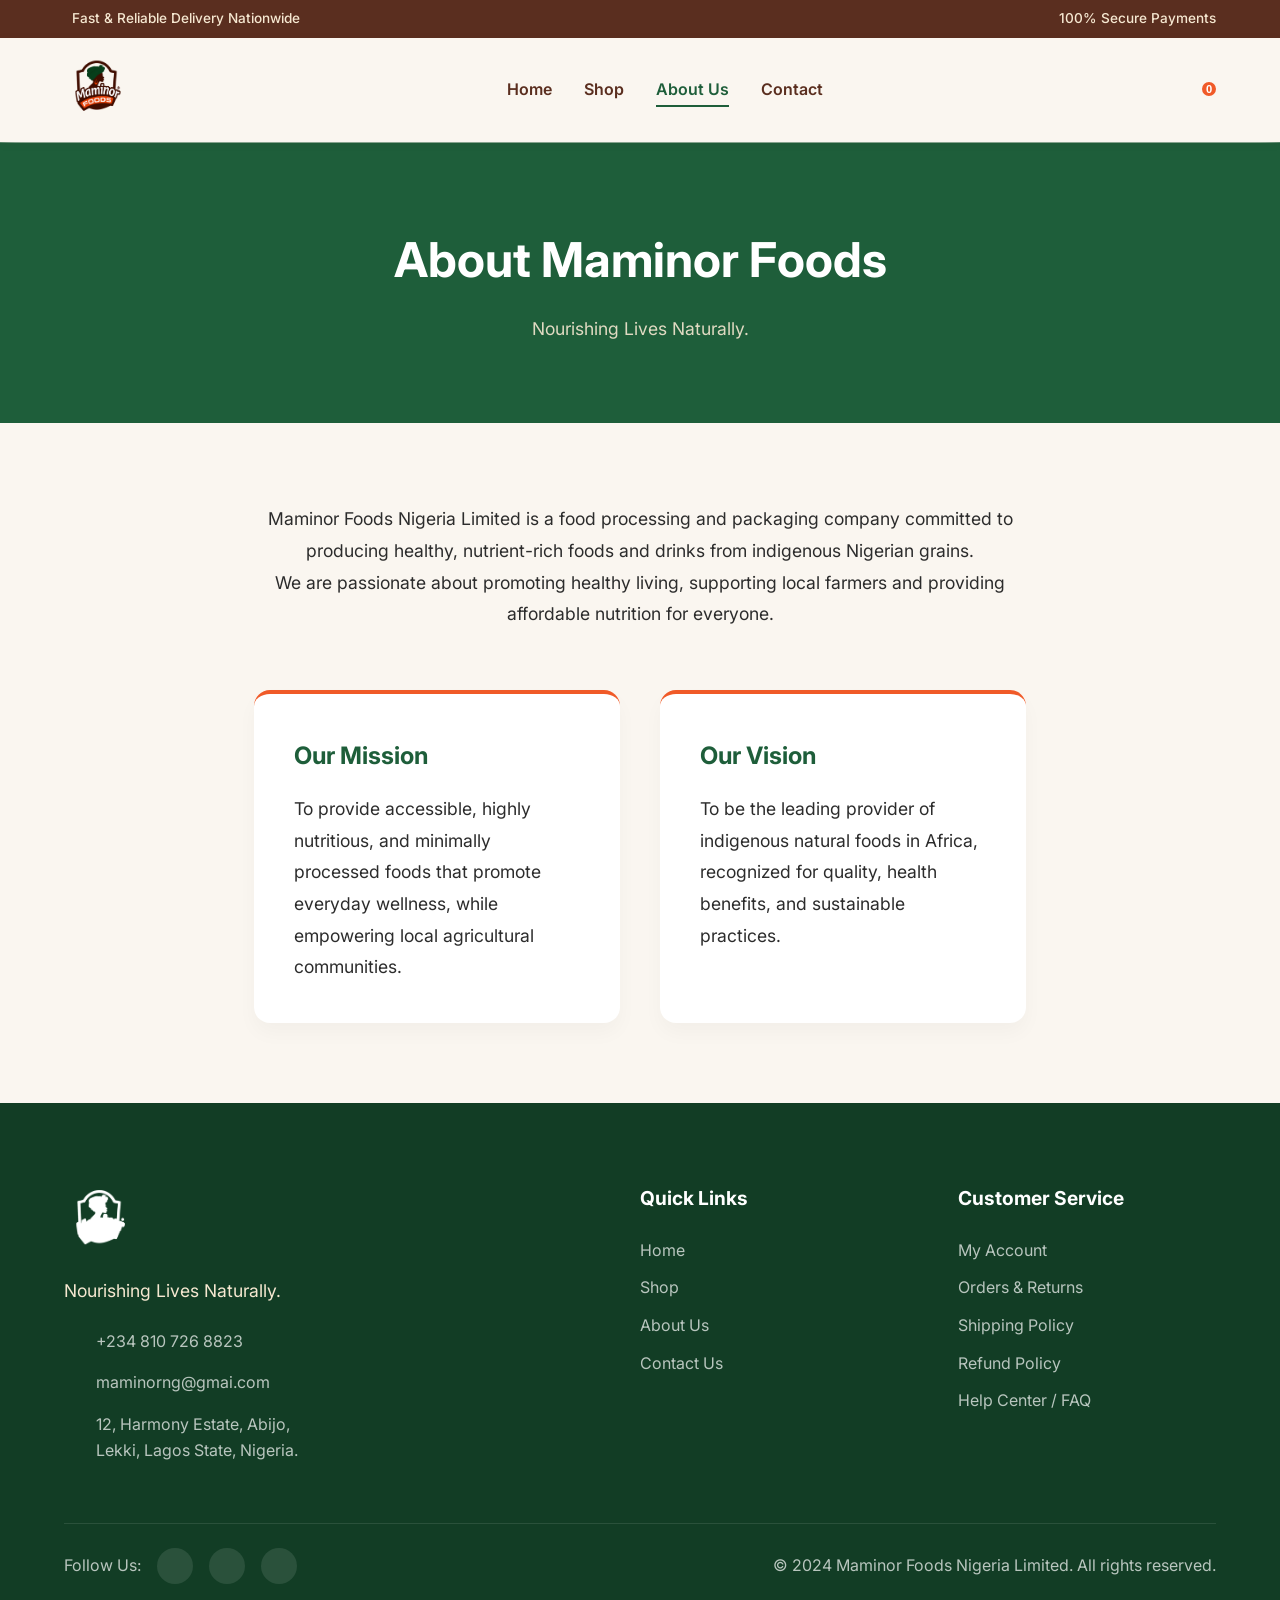
==== about.html @ 3b4eb044 "update: remove search icon, separate pages, fix mobile hero" ====
<!DOCTYPE html>
<html lang="en">
<head>
    <meta charset="UTF-8">
    <meta name="viewport" content="width=device-width, initial-scale=1.0">
    <title>Maminor Foods NG | Healthy Foods Made from Nature</title>
    <!-- Favicon and SEO Icons -->
    <link rel="icon" type="image/svg+xml" href="./public/MAMINOR%20LOGO%20ICON.svg">
    <meta name="description" content="Nutritious foods and drinks crafted from indigenous grains for healthy everyday living.">
    <link rel="stylesheet" href="index.css">
    
    <!-- Google Fonts: Inter -->
    <link rel="preconnect" href="https://fonts.googleapis.com">
    <link rel="preconnect" href="https://fonts.gstatic.com" crossorigin>
    <link href="https://fonts.googleapis.com/css2?family=Inter:wght@300;400;500;600;700;800&display=swap" rel="stylesheet">
    
    <!-- Lucide Icons -->
    <script src="https://unpkg.com/lucide@latest"></script>
</head>
<body>
    <!-- Top Announcement Bar -->
    <div class="top-bar">
        <div class="top-bar-content">
            <span><i data-lucide="truck" size="16"></i> Fast & Reliable Delivery Nationwide</span>
            <span><i data-lucide="shield-check" size="16"></i> 100% Secure Payments</span>
        </div>
    </div>

    <header class="navbar">
        <div class="nav-container">
            <a href="#" class="logo">
                <img src="./public/MAMINOR%20LOGO%20ICON.svg" alt="Maminor Foods Logo">
            </a>
            <nav class="nav-links">
                <a href="index.html" >Home</a>
                <a href="shop.html">Shop</a>
                <a href="about.html" class="active">About Us</a>
                <a href="contact.html">Contact</a>
            </nav>
            <div class="nav-actions">
                
                <button class="icon-btn cart-btn" aria-label="Cart">
                    <i data-lucide="shopping-cart"></i>
                    <span class="cart-badge" id="cart-badge">0</span>
                </button>
            </div>
            <button class="mobile-menu-btn" aria-label="Menu"><i data-lucide="menu"></i></button>
        </div>
    </header>

    
    <main>
        <div class="page-header">
            <h1>About Maminor Foods</h1>
            <p>Nourishing Lives Naturally.</p>
        </div>
        <section class="about-section">
            <p>Maminor Foods Nigeria Limited is a food processing and packaging company committed to producing healthy, nutrient-rich foods and drinks from indigenous Nigerian grains.</p>
            <p>We are passionate about promoting healthy living, supporting local farmers and providing affordable nutrition for everyone.</p>
            
            <div class="about-grid">
                <div class="about-card">
                    <h3>Our Mission</h3>
                    <p>To provide accessible, highly nutritious, and minimally processed foods that promote everyday wellness, while empowering local agricultural communities.</p>
                </div>
                <div class="about-card">
                    <h3>Our Vision</h3>
                    <p>To be the leading provider of indigenous natural foods in Africa, recognized for quality, health benefits, and sustainable practices.</p>
                </div>
            </div>
        </section>
    </main>


    <!-- Footer -->
    <footer class="main-footer">
        <div class="footer-container">
            <div class="footer-brand">
                <img src="./public/MAMINOR%20LOGO%20ICON.svg" alt="Maminor Foods Logo" class="footer-logo">
                <p class="brand-tagline">Nourishing Lives Naturally.</p>
                <div class="contact-info">
                    <div class="contact-item">
                        <i data-lucide="phone"></i>
                        <span>+234 810 726 8823</span>
                    </div>
                    <div class="contact-item">
                        <i data-lucide="mail"></i>
                        <span>maminorng@gmai.com</span>
                    </div>
                    <div class="contact-item">
                        <i data-lucide="map-pin"></i>
                        <span>12, Harmony Estate, Abijo,<br>Lekki, Lagos State, Nigeria.</span>
                    </div>
                </div>
            </div>
            
            <div class="footer-links">
                <h3>Quick Links</h3>
                <ul>
                    <li><a href="index.html">Home</a></li>
                    <li><a href="shop.html">Shop</a></li>
                    <li><a href="about.html">About Us</a></li>
                    <li><a href="contact.html">Contact Us</a></li>
                </ul>
            </div>
            
            <div class="footer-links">
                <h3>Customer Service</h3>
                <ul>
                    <li><a href="#">My Account</a></li>
                    <li><a href="#">Orders & Returns</a></li>
                    <li><a href="#">Shipping Policy</a></li>
                    <li><a href="#">Refund Policy</a></li>
                    <li><a href="faq.html">Help Center / FAQ</a></li>
                </ul>
            </div>
        </div>
        <div class="footer-bottom">
            <div class="social-links">
                <span>Follow Us:</span>
                <a href="#" class="social-icon"><i data-lucide="facebook"></i></a>
                <a href="#" class="social-icon"><i data-lucide="instagram"></i></a>
                <a href="#" class="social-icon"><i data-lucide="twitter"></i></a>
            </div>
            <p class="copyright">&copy; 2024 Maminor Foods Nigeria Limited. All rights reserved.</p>
        </div>
    </footer>

    <!-- Modals -->
    
    <!-- Product Details Modal -->
    <div class="modal-overlay" id="product-modal">
        <div class="modal-content product-modal-content">
            <button class="close-modal"><i data-lucide="x"></i></button>
            <div class="product-modal-grid">
                <div class="modal-image-container">
                    <img id="modal-img" src="" alt="Product Image">
                </div>
                <div class="modal-details">
                    <h2 id="modal-title">Product Name</h2>
                    <p class="modal-price" id="modal-price">₦0</p>
                    <p class="modal-description" id="modal-desc">Description here.</p>
                    
                    <div class="quantity-selector">
                        <span>Quantity:</span>
                        <div class="qty-controls">
                            <button onclick="updateQuantity(-1)"><i data-lucide="minus" size="16"></i></button>
                            <span id="modal-qty">1</span>
                            <button onclick="updateQuantity(1)"><i data-lucide="plus" size="16"></i></button>
                        </div>
                    </div>
                    
                    <button class="btn btn-primary block-btn" onclick="addToCart()">Add to Cart</button>
                </div>
            </div>
        </div>
    </div>

    <!-- Checkout Modal -->
    <div class="modal-overlay" id="checkout-modal">
        <div class="modal-content checkout-modal-content">
            <button class="close-modal"><i data-lucide="x"></i></button>
            <h2>Checkout</h2>
            <div class="checkout-grid">
                <!-- Order Summary -->
                <div class="checkout-summary">
                    <h3>Order Summary</h3>
                    <div class="order-items" id="order-items">
                        <!-- Populated by JS -->
                    </div>
                    <div class="order-totals">
                        <div class="total-row">
                            <span>Subtotal</span>
                            <span id="checkout-subtotal">₦0</span>
                        </div>
                        <div class="total-row">
                            <span>Delivery Fee</span>
                            <span>₦800</span>
                        </div>
                        <div class="total-row grand-total">
                            <span>Total</span>
                            <span id="checkout-total">₦0</span>
                        </div>
                    </div>
                </div>

                <!-- Checkout Form -->
                <div class="checkout-form-container">
                    <h3>Delivery Details (Guest Checkout)</h3>
                    <form id="checkout-form" onsubmit="placeOrder(event)">
                        <div class="form-group">
                            <label>Full Name</label>
                            <input type="text" id="order-name" required placeholder="John Doe">
                        </div>
                        <div class="form-group">
                            <label>Phone Number</label>
                            <input type="tel" id="order-phone" required placeholder="09012345678">
                        </div>
                        <div class="form-group">
                            <label>Delivery Address</label>
                            <textarea id="order-address" required placeholder="123 Harmony Estate, Lagos..." rows="3"></textarea>
                        </div>
                        
                        <h3>Payment Method</h3>
                        <div class="payment-methods">
                            <label class="payment-option">
                                <input type="radio" name="payment" value="Pay on Delivery" checked>
                                <span><i data-lucide="truck"></i> Pay on Delivery</span>
                            </label>
                            <label class="payment-option">
                                <input type="radio" name="payment" value="Bank Transfer">
                                <span><i data-lucide="building"></i> Bank Transfer</span>
                            </label>
                        </div>
                        
                        <button type="submit" class="btn btn-green block-btn mt-4" id="place-order-btn">Place Order (via WhatsApp)</button>
                        <p class="secure-note"><i data-lucide="lock" size="14"></i> Your data is processed securely.</p>
                    </form>
                </div>
            </div>
        </div>
    </div>

    <script src="main.js"></script>
</body>
</html>
---- index.css ----
:root {
    --color-brown: #5A2E1F;
    --color-brown-light: #7A422D;
    --color-green: #1E5E3A;
    --color-green-dark: #123D25;
    --color-orange: #F05A28;
    --color-orange-dark: #D44416;
    --color-beige: #F6E8D1;
    --color-beige-light: #FAF6F0;
    --color-white: #FFFFFF;
    --color-text: #2C2C2C;
    --color-text-light: #5A5A5A;
    
    --font-primary: 'Inter', sans-serif;
    --radius-sm: 8px;
    --radius-md: 16px;
    --radius-lg: 24px;
}

* { margin: 0; padding: 0; box-sizing: border-box; }
body { font-family: var(--font-primary); background-color: var(--color-beige-light); color: var(--color-text); line-height: 1.6; -webkit-font-smoothing: antialiased; }
.text-green { color: var(--color-green); }
.text-brown { color: var(--color-brown); }

/* Buttons */
.btn { display: inline-flex; align-items: center; justify-content: center; padding: 12px 28px; border-radius: 50px; font-weight: 600; font-size: 1rem; cursor: pointer; transition: all 0.3s; border: none; text-decoration: none; }
.btn:active { transform: scale(0.98); }
.btn-primary { background-color: var(--color-green); color: var(--color-white); }
.btn-primary:hover { background-color: var(--color-green-dark); box-shadow: 0 4px 15px rgba(30, 94, 58, 0.25); }
.btn-orange { background-color: var(--color-orange); color: var(--color-white); }
.btn-orange:hover { background-color: var(--color-orange-dark); box-shadow: 0 4px 15px rgba(240, 90, 40, 0.25); }
.btn-green { background-color: var(--color-green-dark); color: var(--color-white); }
.btn-green:hover { background-color: var(--color-green); }
.btn-sm { padding: 10px 20px; font-size: 0.9rem; }
.block-btn { width: 100%; margin-top: 10px; }
.mt-4 { margin-top: 24px; }

/* Top Bar */
.top-bar { background-color: var(--color-brown); color: var(--color-beige); padding: 8px 5%; font-size: 0.85rem; font-weight: 500; }
.top-bar-content { max-width: 1280px; margin: 0 auto; display: flex; justify-content: space-between; align-items: center; }
.top-bar-content span { display: flex; align-items: center; gap: 8px; }

/* Navbar */
.navbar { padding: 16px 5%; position: sticky; top: 0; background-color: rgba(250, 246, 240, 0.98); backdrop-filter: blur(12px); z-index: 1000; box-shadow: 0 2px 10px rgba(90, 46, 31, 0.05); }
.nav-container { max-width: 1280px; margin: 0 auto; display: flex; justify-content: space-between; align-items: center; }
.logo img { height: 65px; width: auto; transition: transform 0.3s; }
.logo:hover img { transform: scale(1.02); }
.nav-links { display: flex; gap: 32px; }
.nav-links a { text-decoration: none; color: var(--color-brown); font-weight: 600; font-size: 1rem; position: relative; }
.nav-links a::after { content: ''; position: absolute; width: 0; height: 2px; bottom: -4px; left: 0; background-color: var(--color-green); transition: width 0.3s; }
.nav-links a:hover::after, .nav-links a.active::after { width: 100%; }
.nav-links a:hover, .nav-links a.active { color: var(--color-green); }
.nav-actions { display: flex; align-items: center; gap: 16px; }
.icon-btn { background: none; border: none; cursor: pointer; color: var(--color-brown); display: flex; align-items: center; justify-content: center; transition: color 0.3s, transform 0.3s; padding: 8px; position: relative; }
.icon-btn:hover { color: var(--color-green); transform: translateY(-2px); }
.cart-badge { position: absolute; top: -2px; right: -2px; background-color: var(--color-orange); color: white; font-size: 0.7rem; font-weight: 700; width: 18px; height: 18px; border-radius: 50%; display: flex; align-items: center; justify-content: center; border: 2px solid var(--color-beige-light); }
.mobile-menu-btn { display: none; background: none; border: none; cursor: pointer; color: var(--color-brown); }

/* Hero Section */
.hero { max-width: 1280px; margin: 40px auto 60px; padding: 0 5%; display: flex; align-items: center; justify-content: space-between; gap: 60px; }
.hero-content { flex: 1; max-width: 580px; }
.hero h1 { font-size: 4rem; line-height: 1.1; margin-bottom: 20px; font-weight: 800; letter-spacing: -1px; }
.hero p { font-size: 1.15rem; color: var(--color-text-light); margin-bottom: 32px; max-width: 90%; }
.hero-image { flex: 1; position: relative; display: flex; justify-content: center; align-items: center; }
.blob-bg { position: absolute; width: 100%; height: 100%; background-color: var(--color-beige); border-radius: 40% 60% 70% 30% / 40% 50% 60% 50%; z-index: -1; animation: blobMorph 10s ease-in-out infinite; }
@keyframes blobMorph { 0%, 100% { border-radius: 40% 60% 70% 30% / 40% 50% 60% 50%; } 34% { border-radius: 70% 30% 50% 50% / 30% 30% 70% 70%; } 67% { border-radius: 100% 60% 60% 100% / 100% 100% 60% 60%; } }
.hero-image img { width: 100%; max-width: 500px; filter: drop-shadow(0 20px 30px rgba(0,0,0,0.15)); }

/* Features */
.features-strip { background-color: var(--color-green); color: var(--color-white); display: flex; justify-content: space-between; padding: 40px 5%; margin: 40px 0; }
.feature-item { display: flex; align-items: center; gap: 16px; flex: 1; padding: 0 16px; border-right: 1px solid rgba(255, 255, 255, 0.1); }
.feature-item:last-child { border-right: none; }
.feature-icon { color: var(--color-beige); width: 48px; height: 48px; display: flex; align-items: center; justify-content: center; flex-shrink: 0; }
.feature-text h3 { font-size: 1rem; margin-bottom: 4px; font-weight: 700; }
.feature-text p { font-size: 0.85rem; opacity: 0.85; }

/* Products Section */
.products-section { max-width: 1280px; margin: 80px auto; padding: 0 5%; }
.section-header { display: flex; flex-direction: column; align-items: center; margin-bottom: 40px; }
.section-header h2 { color: var(--color-brown); font-size: 2.2rem; font-weight: 800; }
.divider { width: 60px; height: 3px; background-color: var(--color-orange); margin: 12px 0; }
.product-grid { display: grid; grid-template-columns: repeat(4, 1fr); gap: 24px; }
.product-card { background-color: var(--color-beige); border-radius: var(--radius-md); padding: 16px; display: flex; flex-direction: column; transition: all 0.3s; border: 1px solid rgba(90, 46, 31, 0.05); }
.product-card:hover { transform: translateY(-5px); box-shadow: 0 15px 30px rgba(90, 46, 31, 0.08); }
.product-image { background-color: var(--color-white); border-radius: var(--radius-sm); padding: 20px; margin-bottom: 16px; height: 200px; display: flex; align-items: center; justify-content: center; }
.product-image img { max-width: 100%; max-height: 100%; object-fit: contain; }
.product-info { text-align: center; display: flex; flex-direction: column; flex-grow: 1; }
.product-card h3 { color: var(--color-brown); font-size: 1.1rem; font-weight: 700; margin-bottom: 4px; }
.product-category { color: var(--color-text-light); font-size: 0.85rem; margin-bottom: 8px; }
.product-price { font-weight: 700; color: var(--color-green); font-size: 1.15rem; margin-bottom: 12px; }

/* Modals */
.modal-overlay { position: fixed; top: 0; left: 0; width: 100%; height: 100%; background: rgba(0,0,0,0.6); backdrop-filter: blur(4px); z-index: 2000; display: flex; align-items: center; justify-content: center; opacity: 0; pointer-events: none; transition: opacity 0.3s; }
.modal-overlay.active { opacity: 1; pointer-events: all; }
.modal-content { background: var(--color-white); border-radius: var(--radius-lg); width: 90%; max-height: 90vh; overflow-y: auto; position: relative; transform: scale(0.95); transition: transform 0.3s; padding: 40px; }
.modal-overlay.active .modal-content { transform: scale(1); }
.close-modal { position: absolute; top: 20px; right: 20px; background: var(--color-beige-light); border: none; width: 40px; height: 40px; border-radius: 50%; cursor: pointer; display: flex; align-items: center; justify-content: center; color: var(--color-text); transition: background 0.3s; }
.close-modal:hover { background: var(--color-beige); color: var(--color-orange); }

/* Product Modal */
.product-modal-content { max-width: 800px; }
.product-modal-grid { display: grid; grid-template-columns: 1fr 1fr; gap: 40px; align-items: center; }
.modal-image-container { background: var(--color-beige-light); border-radius: var(--radius-md); padding: 40px; display: flex; justify-content: center; }
.modal-image-container img { max-width: 100%; max-height: 300px; object-fit: contain; }
.modal-details h2 { font-size: 2rem; color: var(--color-brown); margin-bottom: 12px; }
.modal-price { font-size: 1.5rem; font-weight: 700; color: var(--color-green); margin-bottom: 20px; }
.modal-description { color: var(--color-text-light); margin-bottom: 30px; }
.quantity-selector { display: flex; align-items: center; gap: 16px; margin-bottom: 24px; }
.qty-controls { display: flex; align-items: center; background: var(--color-beige-light); border-radius: 50px; padding: 4px; }
.qty-controls button { background: none; border: none; width: 32px; height: 32px; border-radius: 50%; cursor: pointer; display: flex; align-items: center; justify-content: center; color: var(--color-brown); }
.qty-controls button:hover { background: var(--color-beige); }
.qty-controls span { padding: 0 16px; font-weight: 600; }

/* Checkout Modal */
.checkout-modal-content { max-width: 1000px; }
.checkout-modal-content h2 { color: var(--color-brown); margin-bottom: 30px; font-size: 2rem; text-align: center; }
.checkout-grid { display: grid; grid-template-columns: 1fr 1.2fr; gap: 40px; }
.checkout-summary { background: var(--color-beige-light); border-radius: var(--radius-md); padding: 30px; }
.checkout-summary h3 { margin-bottom: 20px; color: var(--color-green); font-size: 1.2rem; }
.order-items { border-bottom: 1px solid rgba(0,0,0,0.1); margin-bottom: 20px; padding-bottom: 10px; }
.checkout-item { display: flex; justify-content: space-between; align-items: center; margin-bottom: 16px; }
.checkout-item h4 { font-size: 0.95rem; color: var(--color-text); }
.checkout-item p { font-size: 0.85rem; color: var(--color-text-light); }
.checkout-item span { font-weight: 600; color: var(--color-brown); }
.total-row { display: flex; justify-content: space-between; margin-bottom: 12px; color: var(--color-text-light); }
.grand-total { font-weight: 800; font-size: 1.2rem; color: var(--color-green); border-top: 1px solid rgba(0,0,0,0.1); padding-top: 12px; margin-top: 12px; }

.checkout-form-container h3 { margin-bottom: 20px; color: var(--color-green); font-size: 1.2rem; }
.form-group { margin-bottom: 16px; }
.form-group label { display: block; font-size: 0.9rem; margin-bottom: 8px; font-weight: 500; color: var(--color-brown); }
.form-group input, .form-group textarea { width: 100%; padding: 12px 16px; border: 1px solid rgba(0,0,0,0.1); border-radius: var(--radius-sm); font-family: inherit; font-size: 0.95rem; }
.form-group input:focus, .form-group textarea:focus { outline: none; border-color: var(--color-green); }
.payment-methods { display: flex; flex-direction: column; gap: 12px; }
.payment-option { display: flex; align-items: center; gap: 12px; padding: 16px; border: 1px solid rgba(0,0,0,0.1); border-radius: var(--radius-sm); cursor: pointer; transition: all 0.2s; }
.payment-option:has(input:checked) { border-color: var(--color-green); background: rgba(30, 94, 58, 0.05); }
.payment-option span { display: flex; align-items: center; gap: 8px; font-weight: 500; }
.secure-note { text-align: center; font-size: 0.8rem; color: var(--color-text-light); margin-top: 12px; display: flex; justify-content: center; align-items: center; gap: 6px; }

/* Sections from before */
.story-section { max-width: 1280px; margin: 80px auto; padding: 0 5%; }
.story-container { background-color: var(--color-brown); border-radius: var(--radius-lg); display: flex; align-items: stretch; overflow: hidden; position: relative; }
.story-content { flex: 1; padding: 60px; color: var(--color-white); display: flex; flex-direction: column; justify-content: center; }
.story-content h2 { font-size: 2.5rem; margin-bottom: 16px; color: var(--color-beige); }
.story-content p { font-size: 1.1rem; opacity: 0.9; margin-bottom: 30px; }
.story-graphic { flex: 1; position: relative; background: linear-gradient(90deg, var(--color-brown) 0%, transparent 100%); }
.story-graphic img { width: 100%; height: 100%; object-fit: cover; opacity: 0.8; }

.testimonials-section { max-width: 1000px; margin: 80px auto; padding: 0 5%; }
.testimonial-grid { display: grid; grid-template-columns: repeat(2, 1fr); gap: 30px; margin-top: 40px; }
.testimonial-card { background-color: var(--color-white); padding: 30px; border-radius: var(--radius-md); box-shadow: 0 10px 25px rgba(90, 46, 31, 0.05); position: relative; }
.quote-icon { color: var(--color-green); opacity: 0.2; position: absolute; top: 20px; left: 20px; width: 40px; height: 40px; }
.testimonial-card p { font-size: 1.05rem; margin: 20px 0; font-style: italic; z-index: 1; position: relative; }
.stars { color: #FBBF24; display: flex; gap: 4px; margin-bottom: 10px; }
.stars i { width: 16px; height: 16px; }
.testimonial-card h4 { color: var(--color-brown); font-size: 1rem; }

.newsletter-section { background-color: var(--color-white); padding: 80px 5%; text-align: center; }
.newsletter-content { max-width: 600px; margin: 0 auto; }
.newsletter-content h2 { color: var(--color-brown); font-size: 2rem; margin-bottom: 12px; }
.newsletter-content p { color: var(--color-text-light); margin-bottom: 30px; }
.newsletter-form { display: flex; gap: 12px; }
.newsletter-form input { flex: 1; padding: 14px 20px; border: 1px solid rgba(0,0,0,0.1); border-radius: 50px; font-family: inherit; font-size: 1rem; outline: none; }
.newsletter-form input:focus { border-color: var(--color-green); }

.main-footer { background-color: var(--color-green-dark); color: rgba(255, 255, 255, 0.7); padding: 80px 5% 20px; }
.footer-container { max-width: 1280px; margin: 0 auto; display: grid; grid-template-columns: 2fr 1fr 1fr; gap: 60px; margin-bottom: 60px; }
.footer-logo { height: 70px; filter: brightness(0) invert(1); margin-bottom: 16px; }
.brand-tagline { font-size: 1.1rem; color: var(--color-beige); margin-bottom: 24px; }
.contact-info { display: flex; flex-direction: column; gap: 16px; }
.contact-item { display: flex; align-items: flex-start; gap: 12px; }
.contact-item i { color: var(--color-orange); width: 20px; height: 20px; }
.footer-links h3 { color: var(--color-white); font-size: 1.2rem; margin-bottom: 24px; }
.footer-links ul { list-style: none; display: flex; flex-direction: column; gap: 12px; }
.footer-links a { color: rgba(255, 255, 255, 0.7); text-decoration: none; }
.footer-links a:hover { color: var(--color-orange); }
.footer-bottom { max-width: 1280px; margin: 0 auto; padding-top: 24px; border-top: 1px solid rgba(255, 255, 255, 0.1); display: flex; justify-content: space-between; align-items: center; }
.social-links { display: flex; align-items: center; gap: 16px; }
.social-icon { color: var(--color-beige); background-color: rgba(255, 255, 255, 0.1); width: 36px; height: 36px; display: flex; align-items: center; justify-content: center; border-radius: 50%; }
.social-icon:hover { background-color: var(--color-orange); color: var(--color-white); }

/* Responsive */
@media (max-width: 1024px) {
    .product-grid { grid-template-columns: repeat(2, 1fr); }
    .footer-container { grid-template-columns: 1fr 1fr; }
    .checkout-grid { grid-template-columns: 1fr; }
}

@media (max-width: 768px) {
    .top-bar-content { flex-direction: column; gap: 4px; text-align: center; }
    .nav-links { display: none; }
    .mobile-menu-btn { display: block; }
    .hero { flex-direction: column; text-align: left; margin: 20px auto 40px; gap: 0; align-items: flex-start; }
    .hero h1 { font-size: 2.6rem; margin-bottom: 12px; }
    .hero p { margin: 0 0 24px 0; text-align: left; font-size: 1.05rem; }
    .hero-content { order: 1; z-index: 2; position: relative; }
    .hero-buttons { justify-content: flex-start; }
    .hero-image { order: 2; margin-top: -60px; align-self: flex-end; width: 90%; display: flex; justify-content: flex-end; z-index: 1; }
    .blob-bg { border-radius: 50%; transform: scale(1.2) translate(10%, -10%); }
    .story-container { flex-direction: column; }
    .testimonial-grid { grid-template-columns: 1fr; }
    .newsletter-form { flex-direction: column; }
    .footer-container { grid-template-columns: 1fr; gap: 40px; }
    .footer-bottom { flex-direction: column; gap: 20px; text-align: center; }
    
    .product-modal-grid { grid-template-columns: 1fr; gap: 20px; }
    .modal-content { padding: 24px; }
}

@media (max-width: 480px) {
    .product-grid { grid-template-columns: 1fr; }
    .feature-item { flex: 1 1 100%; border-right: none; margin-bottom: 16px; }
    .features-strip { flex-direction: column; }
}

/* Pages */
.page-header { background-color: var(--color-green); color: var(--color-beige); padding: 80px 5%; text-align: center; }
.page-header h1 { font-size: 3rem; margin-bottom: 16px; color: var(--color-white); }
.page-header p { font-size: 1.1rem; opacity: 0.9; max-width: 600px; margin: 0 auto; }

/* Contact Page */
.contact-section { max-width: 1280px; margin: 80px auto; padding: 0 5%; display: grid; grid-template-columns: 1fr 1fr; gap: 60px; }
.contact-form-card { background: var(--color-white); padding: 40px; border-radius: var(--radius-lg); box-shadow: 0 10px 30px rgba(0,0,0,0.05); }
.contact-form-card h2 { color: var(--color-brown); margin-bottom: 24px; font-size: 1.8rem; }
.contact-info-card { display: flex; flex-direction: column; gap: 30px; }
.contact-detail-box { display: flex; align-items: flex-start; gap: 16px; }
.contact-detail-box i { color: var(--color-orange); width: 24px; height: 24px; flex-shrink: 0; }
.contact-detail-box h4 { color: var(--color-brown); margin-bottom: 4px; }
.social-flex { display: flex; gap: 16px; margin-top: 20px; }
.social-flex .social-icon { background-color: var(--color-green); color: var(--color-white); width: 44px; height: 44px; text-decoration: none;}

/* Distributor Box */
.distributor-box { background: linear-gradient(135deg, var(--color-brown) 0%, var(--color-orange-dark) 100%); color: var(--color-white); padding: 30px; border-radius: var(--radius-md); box-shadow: 0 15px 30px rgba(240, 90, 40, 0.2); position: relative; overflow: hidden; margin-top: 20px;}
.distributor-box::before { content: ''; position: absolute; top: -50px; right: -50px; width: 150px; height: 150px; background: rgba(255,255,255,0.1); border-radius: 50%; }
.distributor-box h3 { font-size: 1.5rem; margin-bottom: 12px; display: flex; align-items: center; gap: 10px; color: var(--color-beige); position: relative; z-index: 1;}
.distributor-box p { margin-bottom: 20px; font-size: 0.95rem; line-height: 1.5; opacity: 0.9; position: relative; z-index: 1;}

/* About Page */
.about-section { max-width: 900px; margin: 80px auto; padding: 0 5%; font-size: 1.1rem; color: var(--color-text); line-height: 1.8; text-align: center; }
.about-section h2 { color: var(--color-brown); font-size: 2.5rem; margin: 40px 0 20px; }
.about-grid { display: grid; grid-template-columns: 1fr 1fr; gap: 40px; margin-top: 60px; text-align: left; }
.about-card { background: var(--color-white); padding: 40px; border-radius: var(--radius-md); box-shadow: 0 10px 20px rgba(0,0,0,0.03); border-top: 4px solid var(--color-orange); }
.about-card h3 { color: var(--color-green); font-size: 1.5rem; margin-bottom: 16px; }

@media (max-width: 768px) {
    .contact-section, .about-grid { grid-template-columns: 1fr; }
}
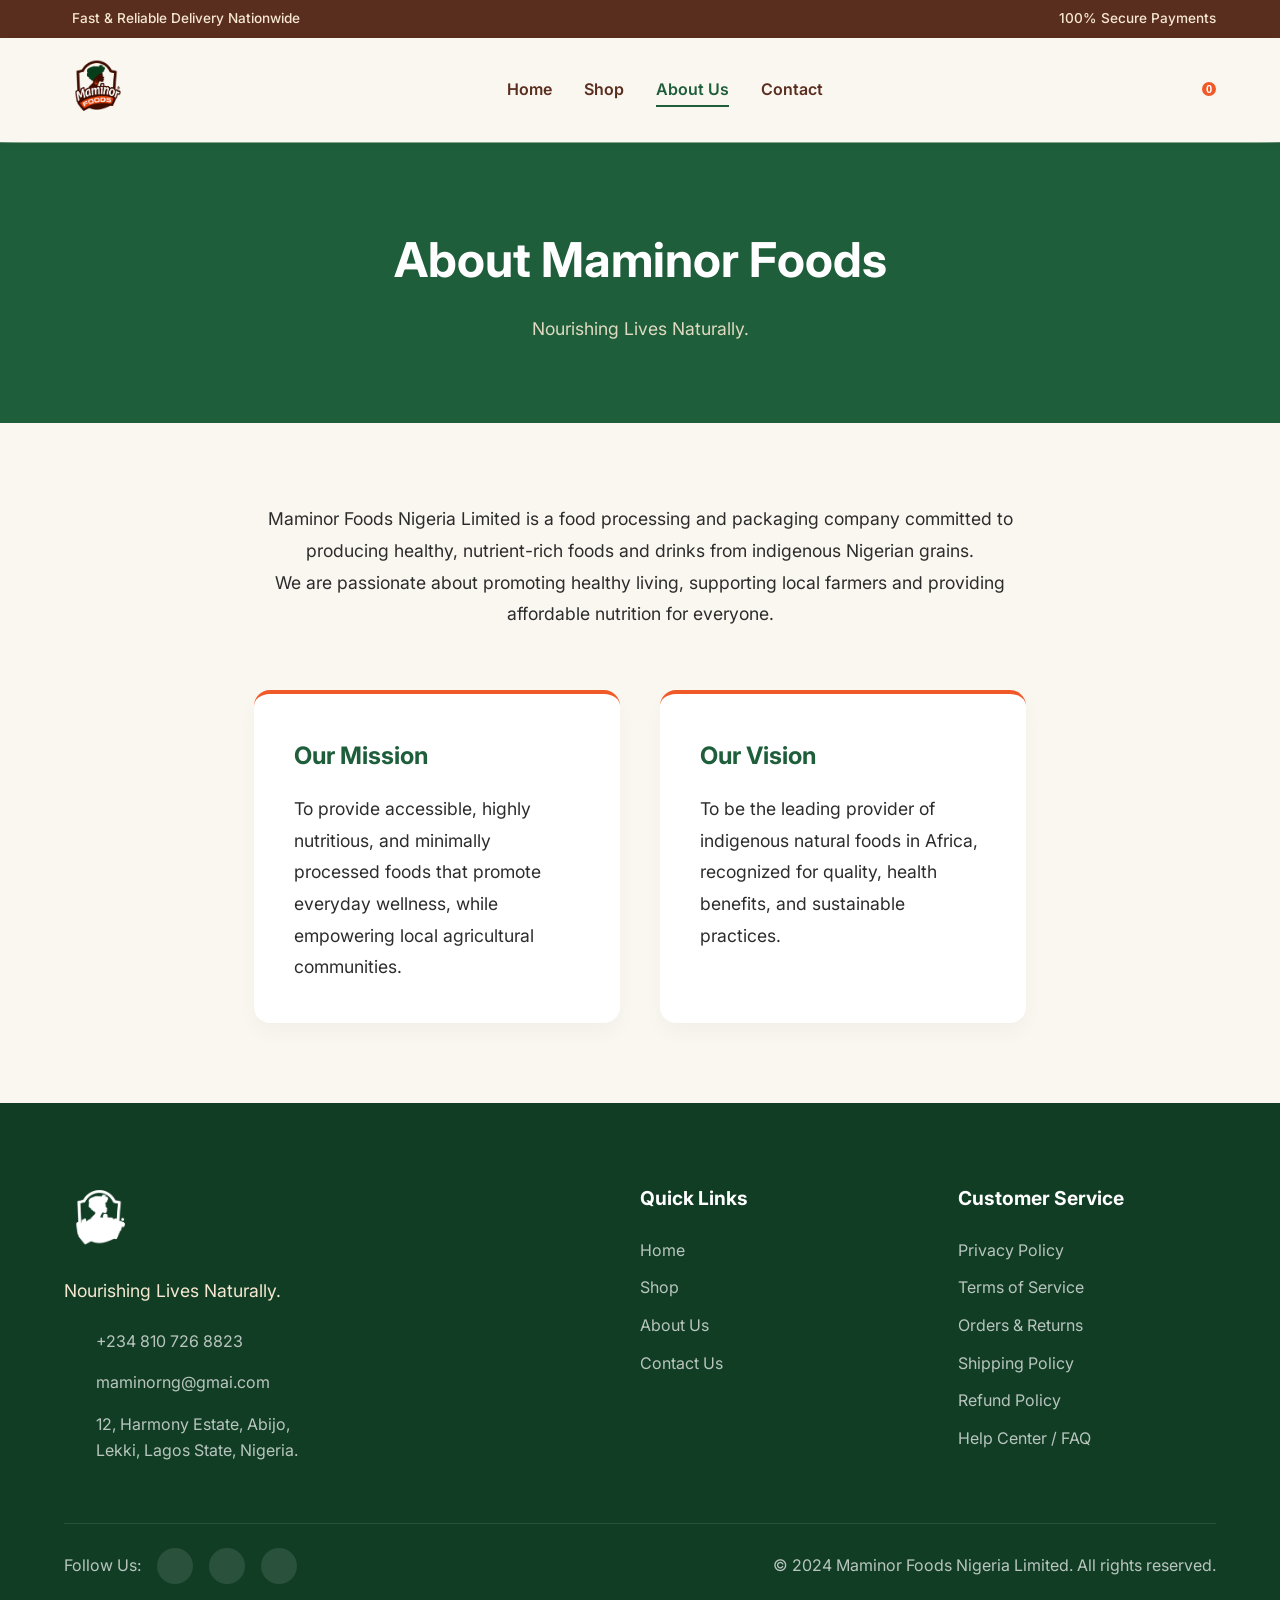
==== commit 2c688c11: "feat: mobile menu toggle and policy pages" ====
--- a/about.html
+++ b/about.html
@@ -107,10 +107,11 @@
             <div class="footer-links">
                 <h3>Customer Service</h3>
                 <ul>
-                    <li><a href="#">My Account</a></li>
-                    <li><a href="#">Orders & Returns</a></li>
-                    <li><a href="#">Shipping Policy</a></li>
-                    <li><a href="#">Refund Policy</a></li>
+                    <li><a href="privacy.html">Privacy Policy</a></li>
+                    <li><a href="terms.html">Terms of Service</a></li>
+                    <li><a href="returns.html">Orders & Returns</a></li>
+                    <li><a href="shipping.html">Shipping Policy</a></li>
+                    <li><a href="returns.html">Refund Policy</a></li>
                     <li><a href="faq.html">Help Center / FAQ</a></li>
                 </ul>
             </div>
@@ -141,6 +142,12 @@
                     <p class="modal-price" id="modal-price">₦0</p>
                     <p class="modal-description" id="modal-desc">Description here.</p>
                     
+                    <div class="size-selector">
+                        <span>Size:</span>
+                        <div class="size-options" id="modal-sizes">
+                            <!-- Populated by JS -->
+                        </div>
+                    </div>
                     <div class="quantity-selector">
                         <span>Quantity:</span>
                         <div class="qty-controls">
--- a/index.css
+++ b/index.css
@@ -187,7 +187,10 @@
 
 @media (max-width: 768px) {
     .top-bar-content { flex-direction: column; gap: 4px; text-align: center; }
-    .nav-links { display: none; }
+    .nav-links { display: flex; flex-direction: column; position: absolute; top: 100%; left: 0; width: 100%; background-color: var(--color-beige-light); padding: 0; max-height: 0; overflow: hidden; transition: all 0.3s ease; box-shadow: 0 10px 20px rgba(0,0,0,0.1); }
+    .nav-links.active { max-height: 400px; padding: 20px 5%; border-top: 1px solid rgba(0,0,0,0.05); }
+    .nav-links a { padding: 12px 0; border-bottom: 1px solid rgba(0,0,0,0.05); }
+    .nav-links a:last-child { border-bottom: none; }
     .mobile-menu-btn { display: block; }
     .hero { flex-direction: column; text-align: left; margin: 20px auto 40px; gap: 0; align-items: flex-start; }
     .hero h1 { font-size: 2.6rem; margin-bottom: 12px; }
@@ -244,3 +247,12 @@
 @media (max-width: 768px) {
     .contact-section, .about-grid { grid-template-columns: 1fr; }
 }
+
+/* Size Selector */
+.size-selector { margin-bottom: 20px; }
+.size-selector span { display: block; margin-bottom: 10px; font-weight: 600; color: var(--color-brown); font-size: 0.95rem; }
+.size-options { display: flex; gap: 12px; flex-wrap: wrap; }
+.size-btn { padding: 8px 20px; border: 2px solid var(--color-green); border-radius: 50px; background: transparent; color: var(--color-green); cursor: pointer; transition: all 0.2s; font-size: 0.9rem; font-weight: 600;}
+.size-btn.active { background: var(--color-green); color: var(--color-white); }
+.size-btn:hover { background: rgba(30, 94, 58, 0.1); }
+.size-btn.active:hover { background: var(--color-green); }
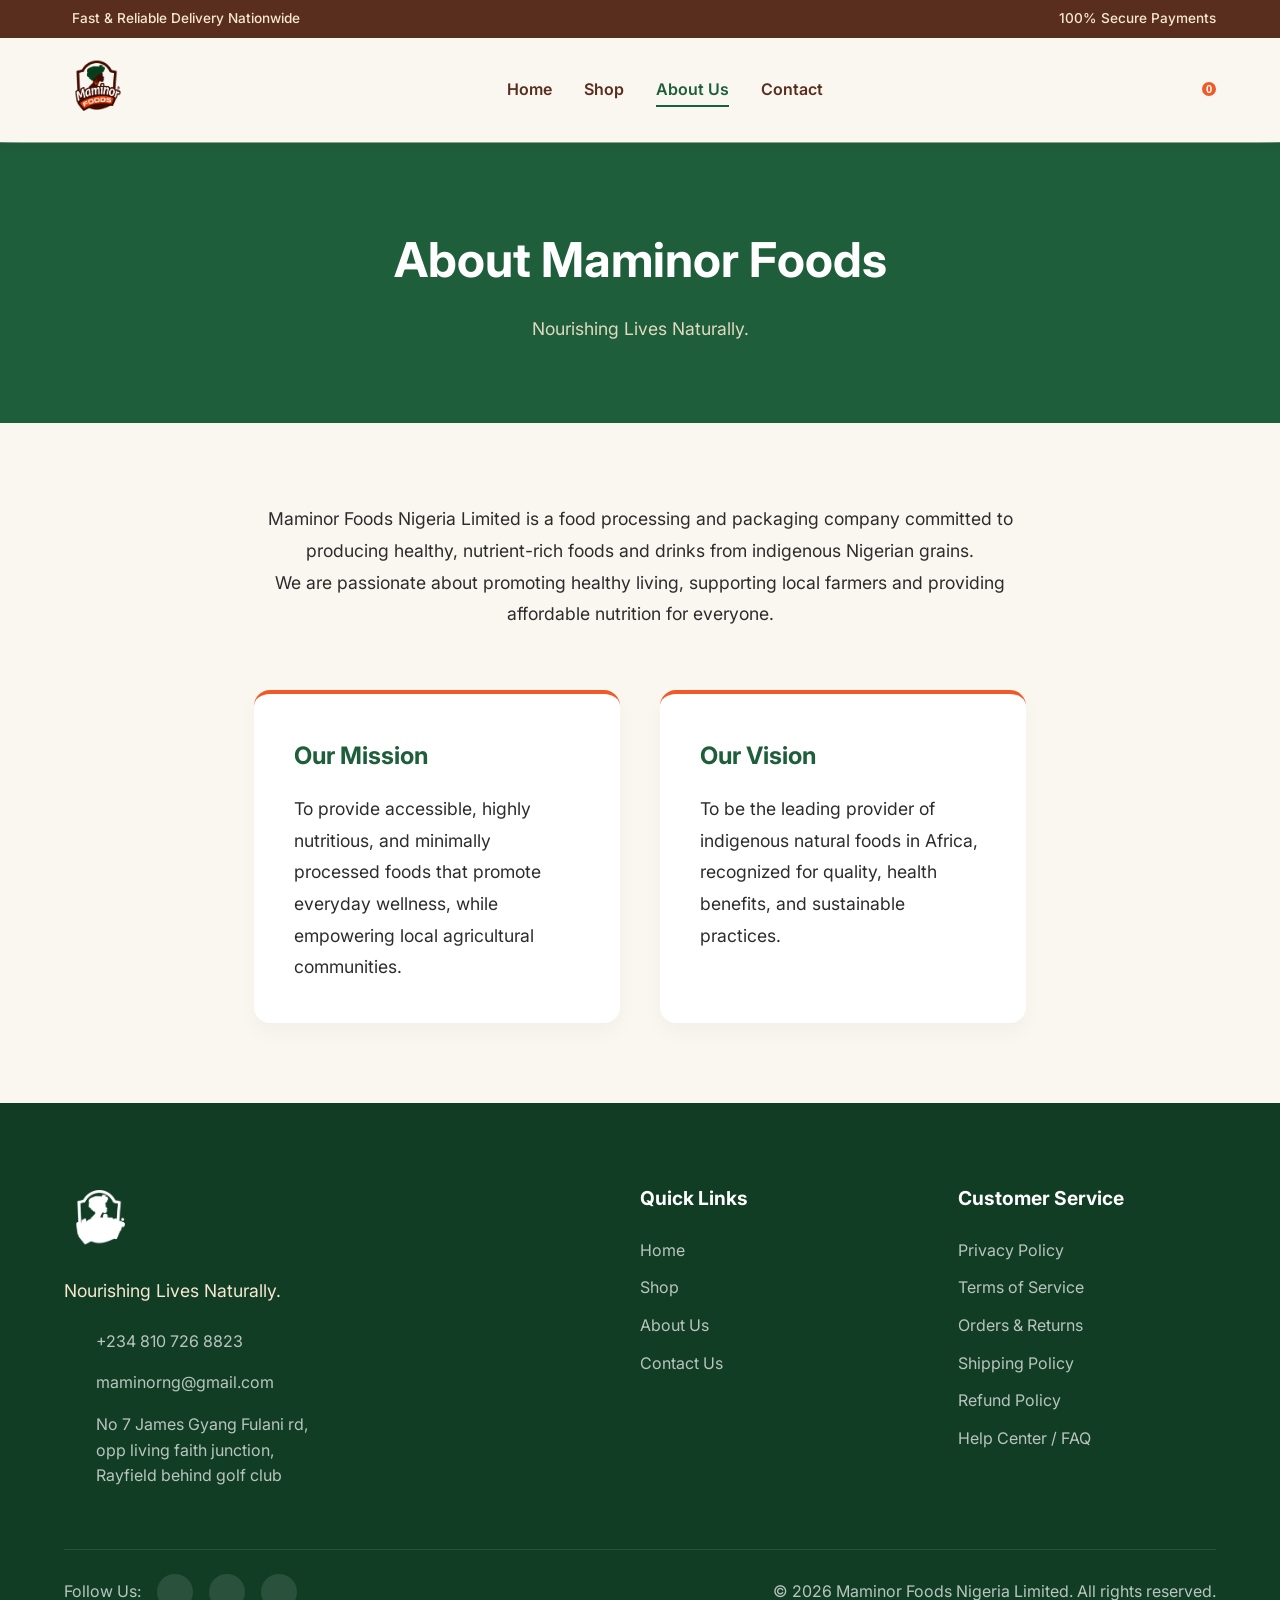
==== commit 7b16ffd0: "fix: update address, email, year, and hero layout" ====
--- a/about.html
+++ b/about.html
@@ -85,11 +85,11 @@
                     </div>
                     <div class="contact-item">
                         <i data-lucide="mail"></i>
-                        <span>maminorng@gmai.com</span>
+                        <span>maminorng@gmail.com</span>
                     </div>
                     <div class="contact-item">
                         <i data-lucide="map-pin"></i>
-                        <span>12, Harmony Estate, Abijo,<br>Lekki, Lagos State, Nigeria.</span>
+                        <span>No 7 James Gyang Fulani rd,<br>opp living faith junction,<br>Rayfield behind golf club</span>
                     </div>
                 </div>
             </div>
@@ -123,7 +123,7 @@
                 <a href="#" class="social-icon"><i data-lucide="instagram"></i></a>
                 <a href="#" class="social-icon"><i data-lucide="twitter"></i></a>
             </div>
-            <p class="copyright">&copy; 2024 Maminor Foods Nigeria Limited. All rights reserved.</p>
+            <p class="copyright">&copy; 2026 Maminor Foods Nigeria Limited. All rights reserved.</p>
         </div>
     </footer>
 
--- a/index.css
+++ b/index.css
@@ -64,7 +64,7 @@
 .hero-image { flex: 1; position: relative; display: flex; justify-content: center; align-items: center; }
 .blob-bg { position: absolute; width: 100%; height: 100%; background-color: var(--color-beige); border-radius: 40% 60% 70% 30% / 40% 50% 60% 50%; z-index: -1; animation: blobMorph 10s ease-in-out infinite; }
 @keyframes blobMorph { 0%, 100% { border-radius: 40% 60% 70% 30% / 40% 50% 60% 50%; } 34% { border-radius: 70% 30% 50% 50% / 30% 30% 70% 70%; } 67% { border-radius: 100% 60% 60% 100% / 100% 100% 60% 60%; } }
-.hero-image img { width: 100%; max-width: 500px; filter: drop-shadow(0 20px 30px rgba(0,0,0,0.15)); }
+.hero-image img { width: 100%; max-width: 500px; border-radius: var(--radius-md); box-shadow: 0 20px 40px rgba(0,0,0,0.1); }
 
 /* Features */
 .features-strip { background-color: var(--color-green); color: var(--color-white); display: flex; justify-content: space-between; padding: 40px 5%; margin: 40px 0; }
@@ -197,7 +197,8 @@
     .hero p { margin: 0 0 24px 0; text-align: left; font-size: 1.05rem; }
     .hero-content { order: 1; z-index: 2; position: relative; }
     .hero-buttons { justify-content: flex-start; }
-    .hero-image { order: 2; margin-top: -60px; align-self: flex-end; width: 90%; display: flex; justify-content: flex-end; z-index: 1; }
+    .hero-image { order: 2; margin-top: 20px; align-self: center; width: 100%; display: flex; justify-content: center; z-index: 1; }
+    .hero-image img { border-radius: var(--radius-md); width: 100%; max-width: 400px; object-fit: cover; }
     .blob-bg { border-radius: 50%; transform: scale(1.2) translate(10%, -10%); }
     .story-container { flex-direction: column; }
     .testimonial-grid { grid-template-columns: 1fr; }
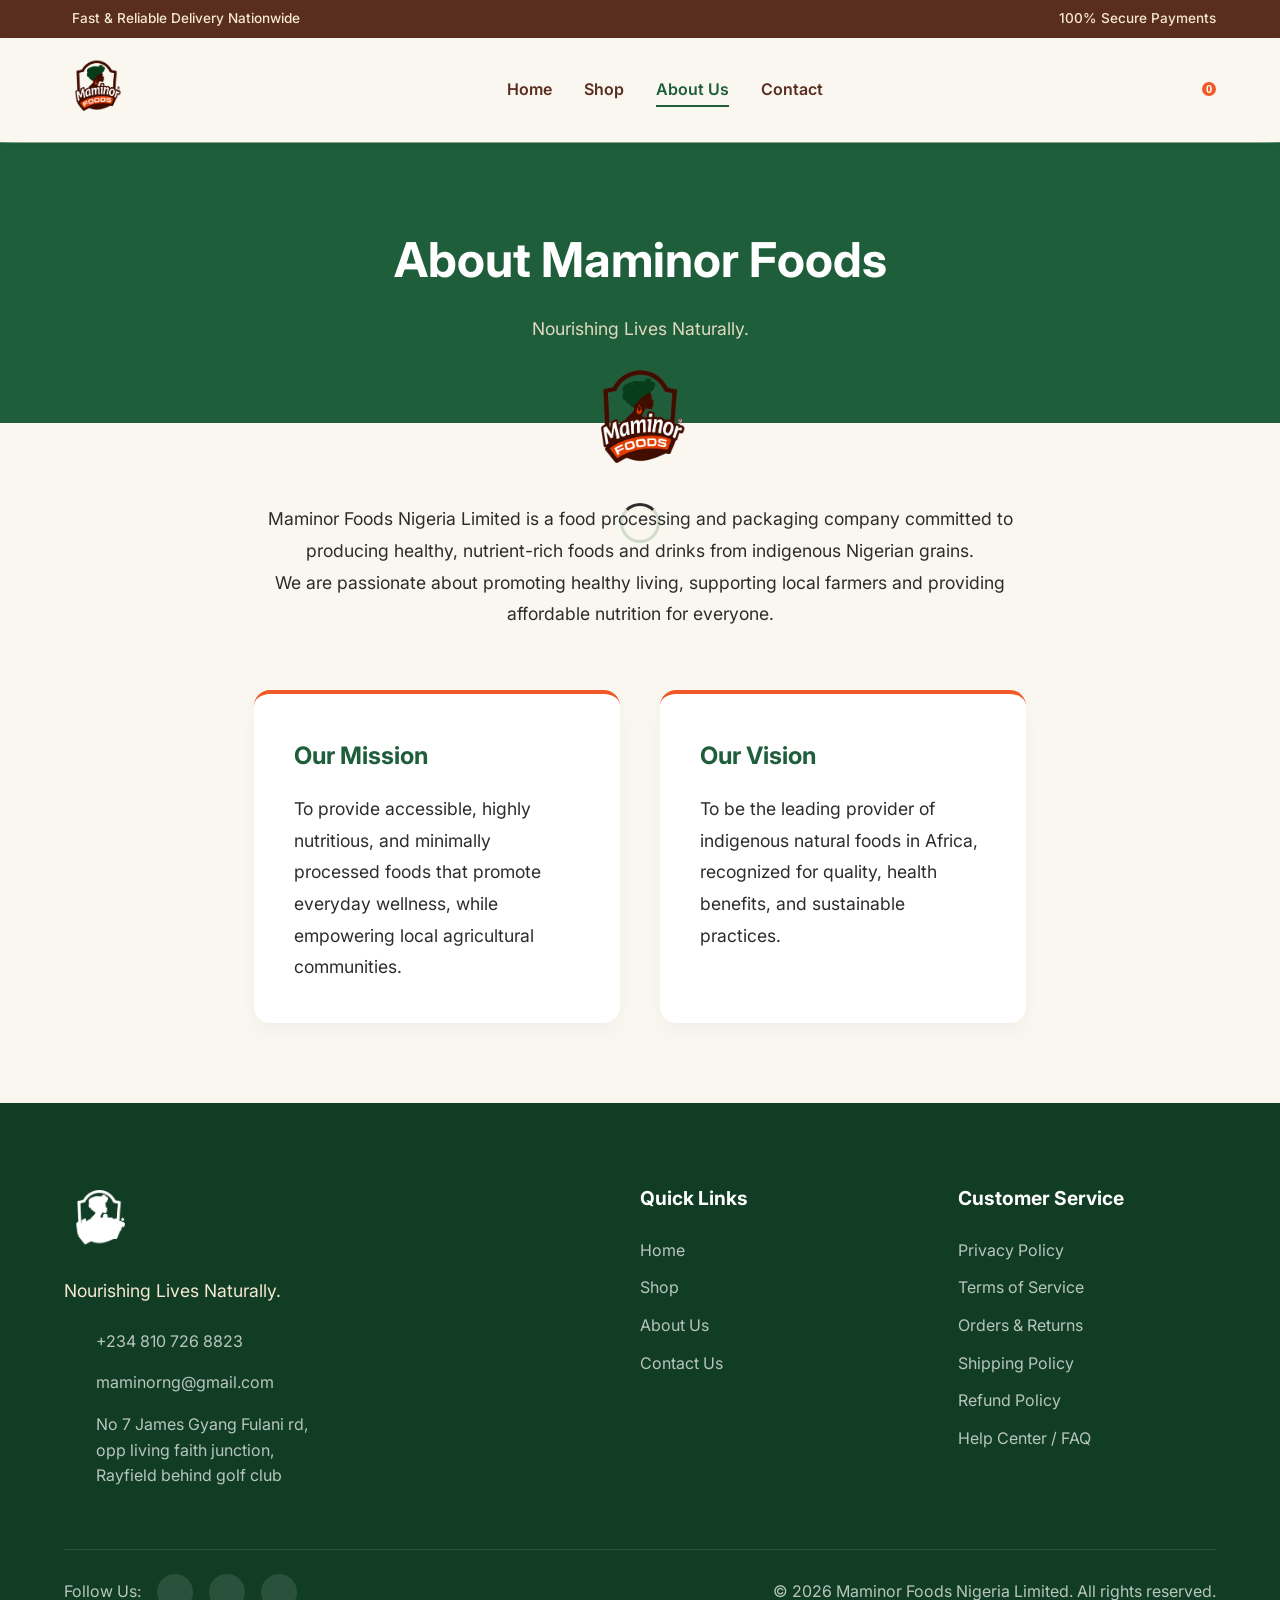
==== commit c4292378: "feat: add premium logo preloader and initialize lucide social icons" ====
--- a/about.html
+++ b/about.html
@@ -3,10 +3,15 @@
 <head>
     <meta charset="UTF-8">
     <meta name="viewport" content="width=device-width, initial-scale=1.0">
-    <title>Maminor Foods NG | Healthy Foods Made from Nature</title>
+    <title>Maminor Foods Nigeria | Premium Acha, Kunu, Tamba & Sesame Seeds</title>
     <!-- Favicon and SEO Icons -->
-    <link rel="icon" type="image/svg+xml" href="./public/MAMINOR%20LOGO%20ICON.svg">
-    <meta name="description" content="Nutritious foods and drinks crafted from indigenous grains for healthy everyday living.">
+    <link rel="icon" type="image/svg+xml" href="./assets/MAMINOR%20LOGO%20ICON.svg">
+    <meta name="description" content="Maminor Foods is a leading natural food processing and packaging company in Jos, Nigeria. We specialize in premium Acha (Fonio) from the North, Kunu, Tamba, Sesame Seeds, and healthy indigenous grains.">
+    <meta name="keywords" content="Acha from North, Jos, Nigeria, Acha, Fonio, Kunu, Tamba, Sesame Seed, Natural food processing, packaging company in Nigeria, healthy grains, gluten-free, Maminor Foods">
+    <meta name="author" content="Maminor Foods Nigeria Limited">
+    <meta property="og:title" content="Maminor Foods Nigeria | Premium Acha, Kunu, Tamba & Sesame Seeds">
+    <meta property="og:description" content="Leading natural food processing and packaging company in Jos, Nigeria. Premium Acha, Kunu, Tamba, and Sesame Seeds.">
+    <meta property="og:type" content="website">
     <link rel="stylesheet" href="index.css">
     
     <!-- Google Fonts: Inter -->
@@ -18,6 +23,13 @@
     <script src="https://unpkg.com/lucide@latest"></script>
 </head>
 <body>
+
+    <!-- Premium Preloader -->
+    <div id="preloader" class="preloader">
+        <img src="./assets/MAMINOR LOGO ICON.svg" alt="Maminor Logo" class="preloader-logo">
+        <div class="spinner"></div>
+    </div>
+
     <!-- Top Announcement Bar -->
     <div class="top-bar">
         <div class="top-bar-content">
@@ -29,7 +41,7 @@
     <header class="navbar">
         <div class="nav-container">
             <a href="#" class="logo">
-                <img src="./public/MAMINOR%20LOGO%20ICON.svg" alt="Maminor Foods Logo">
+                <img src="./assets/MAMINOR%20LOGO%20ICON.svg" alt="Maminor Foods Logo">
             </a>
             <nav class="nav-links">
                 <a href="index.html" >Home</a>
@@ -76,7 +88,7 @@
     <footer class="main-footer">
         <div class="footer-container">
             <div class="footer-brand">
-                <img src="./public/MAMINOR%20LOGO%20ICON.svg" alt="Maminor Foods Logo" class="footer-logo">
+                <img src="./assets/MAMINOR%20LOGO%20ICON.svg" alt="Maminor Foods Logo" class="footer-logo">
                 <p class="brand-tagline">Nourishing Lives Naturally.</p>
                 <div class="contact-info">
                     <div class="contact-item">
@@ -119,9 +131,9 @@
         <div class="footer-bottom">
             <div class="social-links">
                 <span>Follow Us:</span>
-                <a href="#" class="social-icon"><i data-lucide="facebook"></i></a>
-                <a href="#" class="social-icon"><i data-lucide="instagram"></i></a>
-                <a href="#" class="social-icon"><i data-lucide="twitter"></i></a>
+                <a href="https://facebook.com/maminorng" class="social-icon" target="_blank"><i data-lucide="facebook"></i></a>
+                <a href="https://instagram.com/maminorng" class="social-icon" target="_blank"><i data-lucide="instagram"></i></a>
+                <a href="https://twitter.com/maminorng" class="social-icon" target="_blank"><i data-lucide="twitter"></i></a>
             </div>
             <p class="copyright">&copy; 2026 Maminor Foods Nigeria Limited. All rights reserved.</p>
         </div>
--- a/index.css
+++ b/index.css
@@ -257,3 +257,43 @@
 .size-btn.active { background: var(--color-green); color: var(--color-white); }
 .size-btn:hover { background: rgba(30, 94, 58, 0.1); }
 .size-btn.active:hover { background: var(--color-green); }
+
+/* Preloader */
+.preloader {
+    position: fixed;
+    top: 0;
+    left: 0;
+    width: 100vw;
+    height: 100vh;
+    background-color: var(--white);
+    display: flex;
+    flex-direction: column;
+    justify-content: center;
+    align-items: center;
+    z-index: 99999;
+    transition: opacity 0.5s ease-out, visibility 0.5s ease-out;
+}
+.preloader.hidden {
+    opacity: 0;
+    visibility: hidden;
+}
+.preloader-logo {
+    width: 120px;
+    margin-bottom: 25px;
+    animation: pulse 1.5s infinite alternate ease-in-out;
+}
+.spinner {
+    width: 40px;
+    height: 40px;
+    border: 3px solid rgba(46, 125, 50, 0.2);
+    border-top-color: var(--primary-green);
+    border-radius: 50%;
+    animation: spin 1s infinite linear;
+}
+@keyframes spin {
+    to { transform: rotate(360deg); }
+}
+@keyframes pulse {
+    from { transform: scale(1); }
+    to { transform: scale(1.1); }
+}
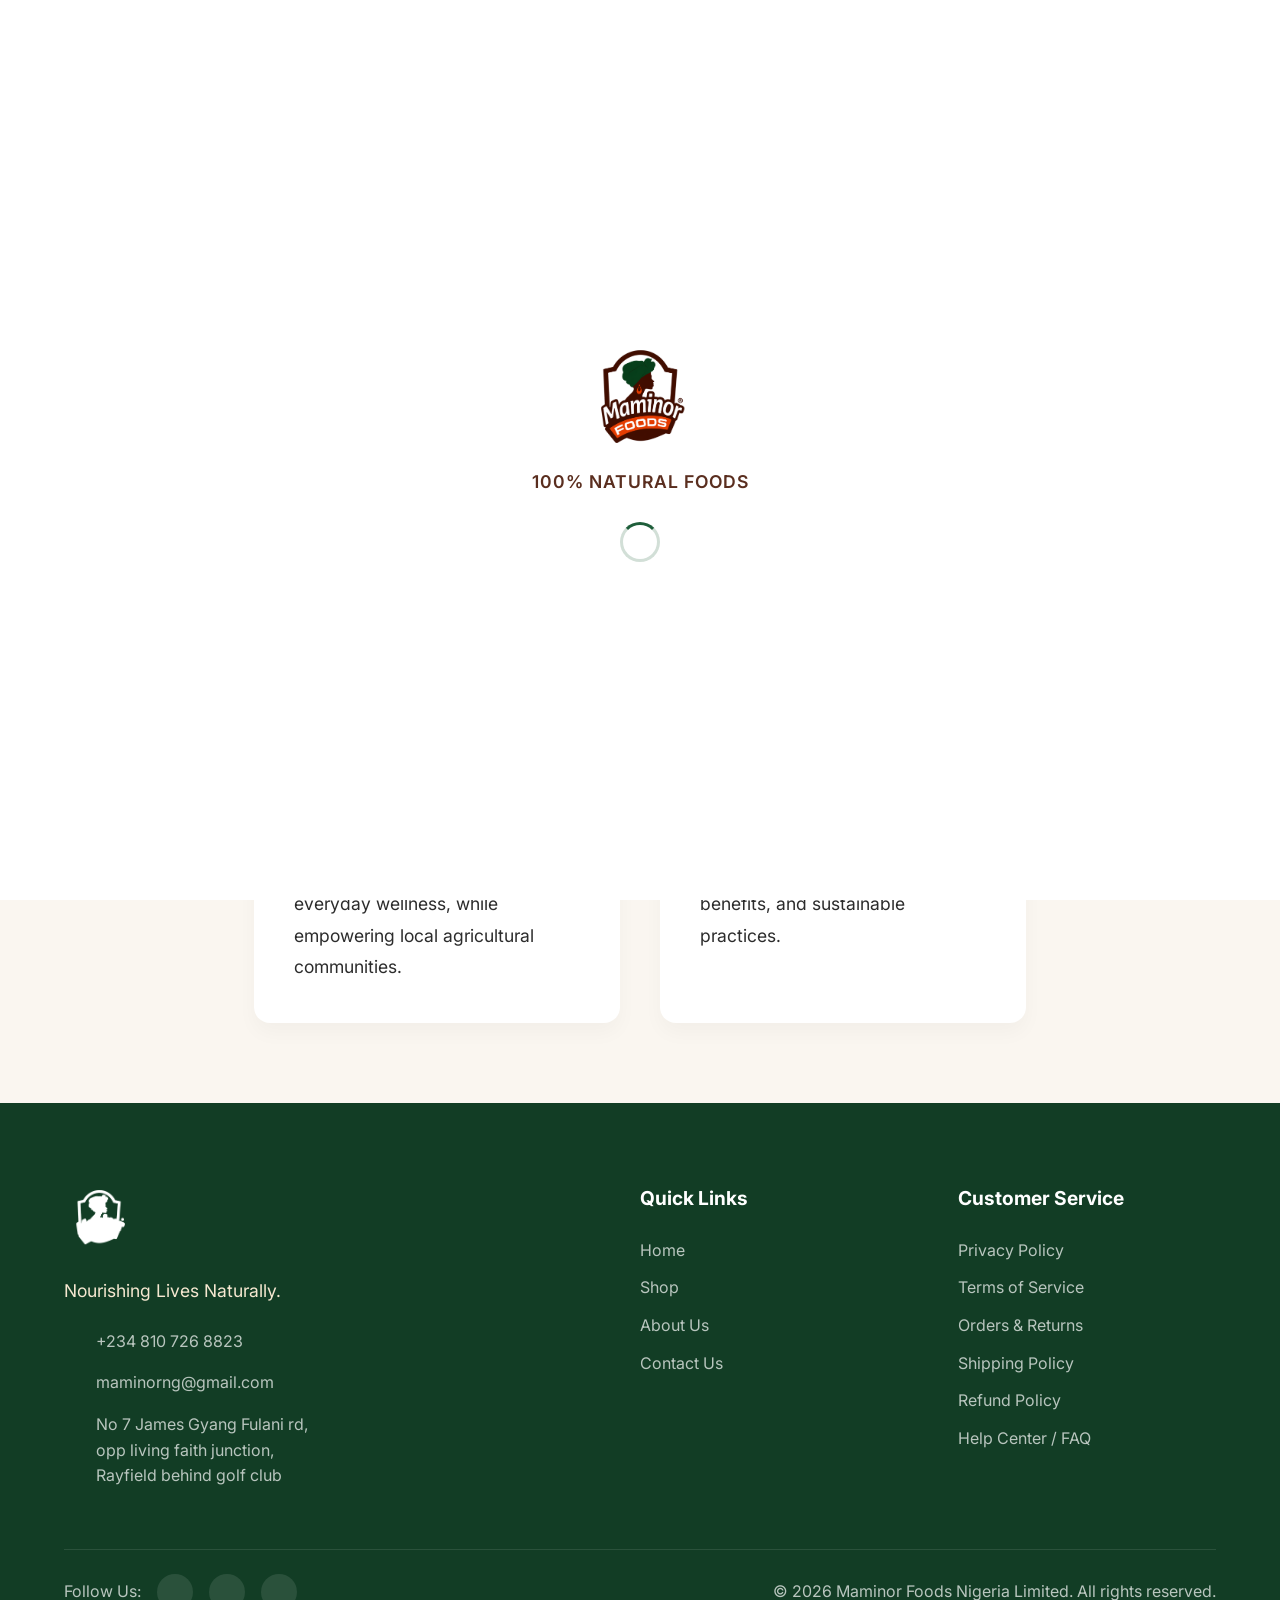
==== commit 61aaa7b2: "fix: correct preloader css variables and add tagline" ====
--- a/about.html
+++ b/about.html
@@ -27,8 +27,11 @@
     <!-- Premium Preloader -->
     <div id="preloader" class="preloader">
         <img src="./assets/MAMINOR LOGO ICON.svg" alt="Maminor Logo" class="preloader-logo">
+        <div class="preloader-tagline">100% Natural Foods</div>
         <div class="spinner"></div>
     </div>
+
+    
 
     <!-- Top Announcement Bar -->
     <div class="top-bar">
--- a/index.css
+++ b/index.css
@@ -258,6 +258,7 @@
 .size-btn:hover { background: rgba(30, 94, 58, 0.1); }
 .size-btn.active:hover { background: var(--color-green); }
 
+
 /* Preloader */
 .preloader {
     position: fixed;
@@ -265,7 +266,7 @@
     left: 0;
     width: 100vw;
     height: 100vh;
-    background-color: var(--white);
+    background-color: var(--color-white);
     display: flex;
     flex-direction: column;
     justify-content: center;
@@ -279,14 +280,22 @@
 }
 .preloader-logo {
     width: 120px;
+    margin-bottom: 10px;
+    animation: pulse 1.5s infinite alternate ease-in-out;
+}
+.preloader-tagline {
+    font-size: 1.1rem;
+    font-weight: 600;
+    color: var(--color-brown);
     margin-bottom: 25px;
-    animation: pulse 1.5s infinite alternate ease-in-out;
+    letter-spacing: 1px;
+    text-transform: uppercase;
 }
 .spinner {
     width: 40px;
     height: 40px;
-    border: 3px solid rgba(46, 125, 50, 0.2);
-    border-top-color: var(--primary-green);
+    border: 3px solid rgba(30, 94, 58, 0.2);
+    border-top-color: var(--color-green);
     border-radius: 50%;
     animation: spin 1s infinite linear;
 }
